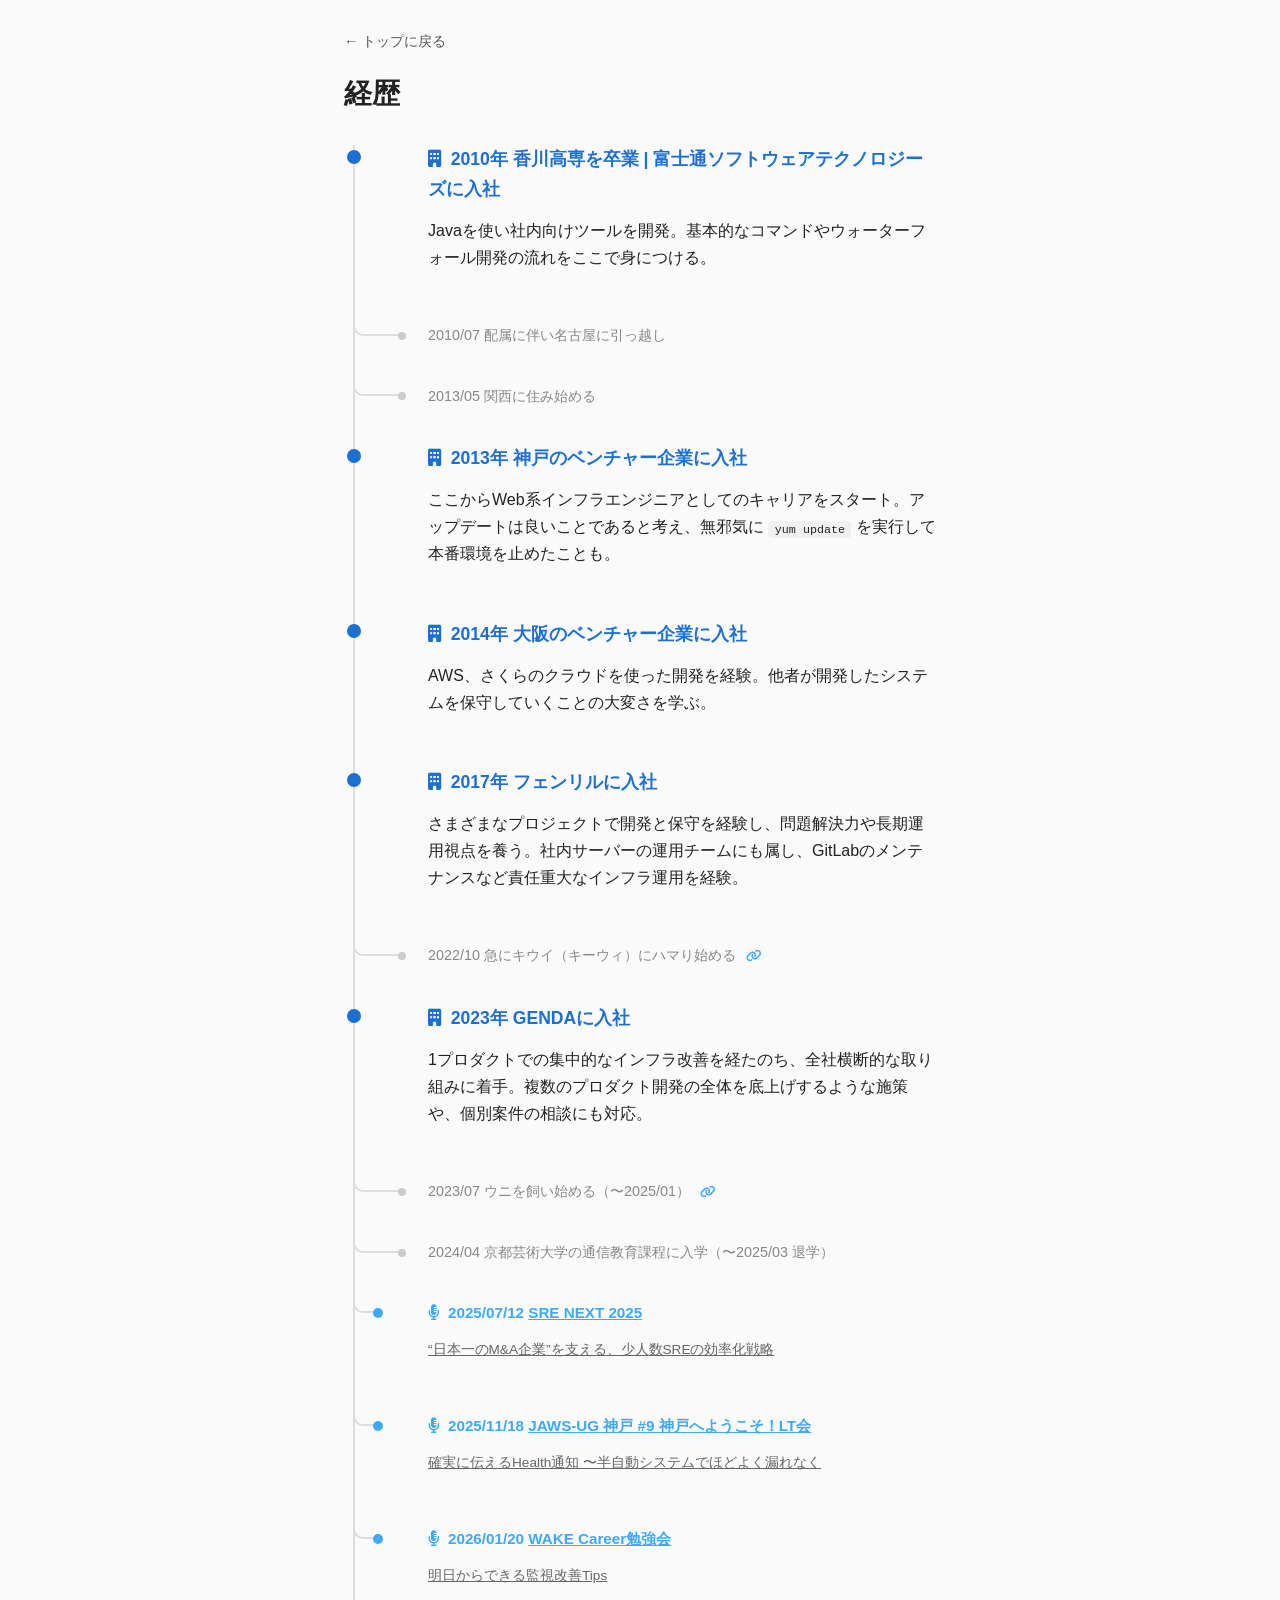
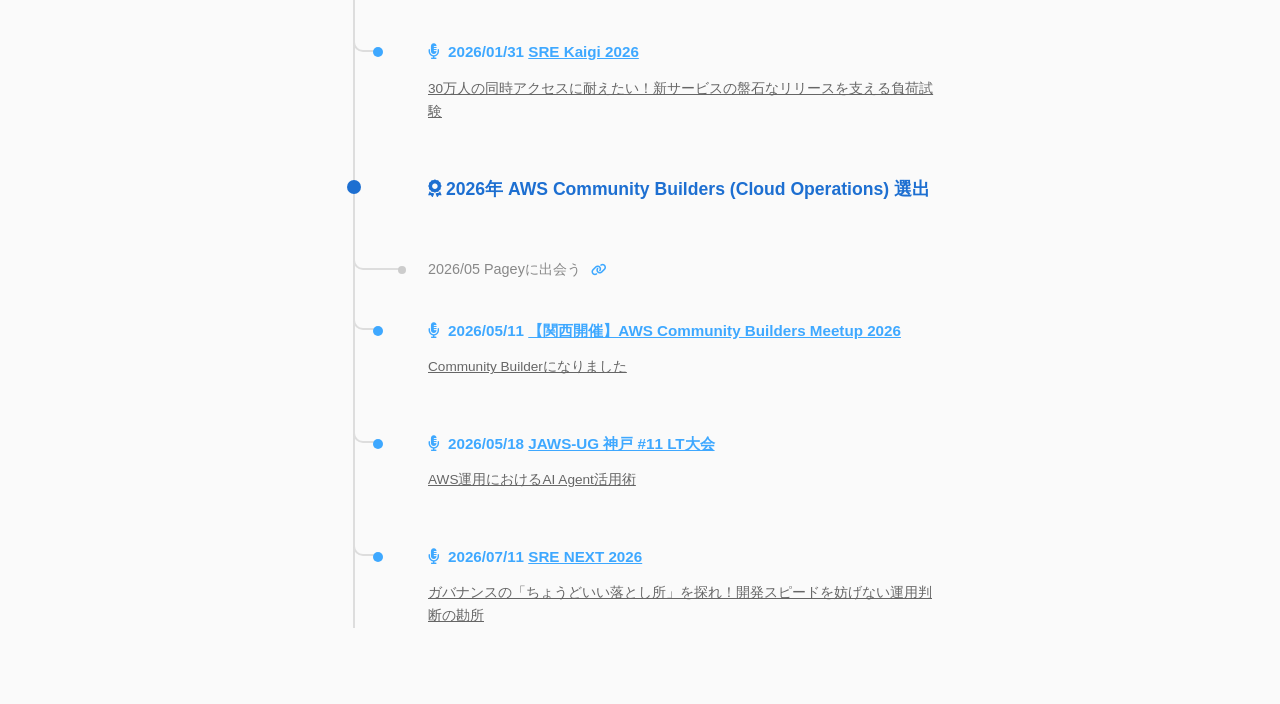
==== career.html @ 4fb6ddb1 "経歴ページ: 年月表記をYYYY/MM形式に統一" ====
<!DOCTYPE html>
<html lang="ja">
<head>
<meta charset="UTF-8">
<meta name="viewport" content="width=device-width, initial-scale=1.0">
<title>経歴 | Nami Kimura</title>
<link rel="stylesheet" href="style.css">
<link rel="stylesheet" href="https://cdnjs.cloudflare.com/ajax/libs/font-awesome/6.5.2/css/all.min.css">
</head>
<body>
<main class="page">
  <a class="back-link" href="index.html">← トップに戻る</a>
  <h1>経歴</h1>

  <ol class="timeline">
    <li class="timeline-item timeline-item--job">
      <div class="timeline-body">
        <p class="timeline-title timeline-title--job"><i class="fa-solid fa-building"></i> 2010年 香川高専を卒業 | 富士通ソフトウェアテクノロジーズに入社</p>
        <p>Javaを使い社内向けツールを開発。基本的なコマンドやウォーターフォール開発の流れをここで身につける。</p>
      </div>
    </li>

    <li class="timeline-item timeline-item--minor">
      <div class="timeline-body">
        <p class="timeline-title timeline-title--minor">2010/07 配属に伴い名古屋に引っ越し</p>
      </div>
    </li>

    <li class="timeline-item timeline-item--minor">
      <div class="timeline-body">
        <p class="timeline-title timeline-title--minor">2013/05 関西に住み始める</p>
      </div>
    </li>

    <li class="timeline-item timeline-item--job">
      <div class="timeline-body">
        <p class="timeline-title timeline-title--job"><i class="fa-solid fa-building"></i> 2013年 神戸のベンチャー企業に入社</p>
        <p>ここからWeb系インフラエンジニアとしてのキャリアをスタート。アップデートは良いことであると考え、無邪気に <code>yum update</code> を実行して本番環境を止めたことも。</p>
      </div>
    </li>

    <li class="timeline-item timeline-item--job">
      <div class="timeline-body">
        <p class="timeline-title timeline-title--job"><i class="fa-solid fa-building"></i> 2014年 大阪のベンチャー企業に入社</p>
        <p>AWS、さくらのクラウドを使った開発を経験。他者が開発したシステムを保守していくことの大変さを学ぶ。</p>
      </div>
    </li>

    <li class="timeline-item timeline-item--job">
      <div class="timeline-body">
        <p class="timeline-title timeline-title--job"><i class="fa-solid fa-building"></i> 2017年 フェンリルに入社</p>
        <p>さまざまなプロジェクトで開発と保守を経験し、問題解決力や長期運用視点を養う。社内サーバーの運用チームにも属し、GitLabのメンテナンスなど責任重大なインフラ運用を経験。</p>
      </div>
    </li>

    <li class="timeline-item timeline-item--minor">
      <div class="timeline-body">
        <p class="timeline-title timeline-title--minor">2022/10 急にキウイ（キーウィ）にハマり始める <a class="timeline-link-icon" href="https://note.com/shioya_ki/n/n83a4315c784c" target="_blank" rel="noopener noreferrer"><i class="fa-solid fa-link"></i></a></p>
      </div>
    </li>

    <li class="timeline-item timeline-item--job">
      <div class="timeline-body">
        <p class="timeline-title timeline-title--job"><i class="fa-solid fa-building"></i> 2023年 GENDAに入社</p>
        <p>1プロダクトでの集中的なインフラ改善を経たのち、全社横断的な取り組みに着手。複数のプロダクト開発の全体を底上げするような施策や、個別案件の相談にも対応。</p>
      </div>
    </li>

    <li class="timeline-item timeline-item--minor">
      <div class="timeline-body">
        <p class="timeline-title timeline-title--minor">2023/07 ウニを飼い始める（〜2025/01） <a class="timeline-link-icon" href="https://note.com/shioya_ki/n/n3f2b4fdb0707" target="_blank" rel="noopener noreferrer"><i class="fa-solid fa-link"></i></a></p>
      </div>
    </li>

    <li class="timeline-item timeline-item--minor">
      <div class="timeline-body">
        <p class="timeline-title timeline-title--minor">2024/04 京都芸術大学の通信教育課程に入学（〜2025/03 退学）</p>
      </div>
    </li>

    <li class="timeline-item timeline-item--talk">
      <div class="timeline-body">
        <p class="timeline-title timeline-title--talk"><i class="fa-solid fa-microphone-lines"></i> 2025/07/12 <a href="https://sre-next.dev/2025/" target="_blank" rel="noopener noreferrer">SRE NEXT 2025</a></p>
        <p class="talk-subtitle"><a href="https://speakerdeck.com/genda/sre-next-2025" target="_blank" rel="noopener noreferrer">“日本一のM&A企業”を支える、少人数SREの効率化戦略</a></p>
      </div>
    </li>

    <li class="timeline-item timeline-item--talk">
      <div class="timeline-body">
        <p class="timeline-title timeline-title--talk"><i class="fa-solid fa-microphone-lines"></i> 2025/11/18 <a href="https://jawsug-kobe.connpass.com/event/373359/" target="_blank" rel="noopener noreferrer">JAWS-UG 神戸 #9 神戸へようこそ！LT会</a></p>
        <p class="talk-subtitle"><a href="https://speakerdeck.com/genda/jaws-ug-kobe-9-lt-kimura" target="_blank" rel="noopener noreferrer">確実に伝えるHealth通知 〜半自動システムでほどよく漏れなく</a></p>
      </div>
    </li>

    <li class="timeline-item timeline-item--talk">
      <div class="timeline-body">
        <p class="timeline-title timeline-title--talk"><i class="fa-solid fa-microphone-lines"></i> 2026/01/20 <a href="https://wake-career.connpass.com/event/379802/" target="_blank" rel="noopener noreferrer">WAKE Career勉強会</a></p>
        <p class="talk-subtitle"><a href="https://speakerdeck.com/genda/wake-career-sre-meetup-kimura" target="_blank" rel="noopener noreferrer">明日からできる監視改善Tips</a></p>
      </div>
    </li>

    <li class="timeline-item timeline-item--talk">
      <div class="timeline-body">
        <p class="timeline-title timeline-title--talk"><i class="fa-solid fa-microphone-lines"></i> 2026/01/31 <a href="https://2026.srekaigi.net/" target="_blank" rel="noopener noreferrer">SRE Kaigi 2026</a></p>
        <p class="talk-subtitle"><a href="https://speakerdeck.com/genda/sre-kaigi-2026-kimura" target="_blank" rel="noopener noreferrer">30万人の同時アクセスに耐えたい！新サービスの盤石なリリースを支える負荷試験</a></p>
      </div>
    </li>

    <li class="timeline-item timeline-item--job">
      <div class="timeline-body">
        <p class="timeline-title timeline-title--job"><i class="fa-solid fa-award"></i> 2026年 AWS Community Builders (Cloud Operations) 選出</p>
      </div>
    </li>

    <li class="timeline-item timeline-item--minor">
      <div class="timeline-body">
        <p class="timeline-title timeline-title--minor">2026/05 Pageyに出会う <a class="timeline-link-icon" href="https://x.com/srekaigi/status/2055172321586110710" target="_blank" rel="noopener noreferrer"><i class="fa-solid fa-link"></i></a></p>
      </div>
    </li>

    <li class="timeline-item timeline-item--talk">
      <div class="timeline-body">
        <p class="timeline-title timeline-title--talk"><i class="fa-solid fa-microphone-lines"></i> 2026/05/11 <a href="https://kansai-cbs.connpass.com/event/390770/" target="_blank" rel="noopener noreferrer">【関西開催】AWS Community Builders Meetup 2026</a></p>
        <p class="talk-subtitle"><a href="https://speakerdeck.com/namiki64/aws-community-builders-2026" target="_blank" rel="noopener noreferrer">Community Builderになりました</a></p>
      </div>
    </li>

    <li class="timeline-item timeline-item--talk">
      <div class="timeline-body">
        <p class="timeline-title timeline-title--talk"><i class="fa-solid fa-microphone-lines"></i> 2026/05/18 <a href="https://jawsug-kobe.connpass.com/event/391241/" target="_blank" rel="noopener noreferrer">JAWS-UG 神戸 #11 LT大会</a></p>
        <p class="talk-subtitle"><a href="https://speakerdeck.com/genda/jaws-ug-kobe-11-lt-kimura" target="_blank" rel="noopener noreferrer">AWS運用におけるAI Agent活用術</a></p>
      </div>
    </li>

    <li class="timeline-item timeline-item--talk">
      <div class="timeline-body">
        <p class="timeline-title timeline-title--talk"><i class="fa-solid fa-microphone-lines"></i> 2026/07/11 <a href="https://sre-next.dev/2026/" target="_blank" rel="noopener noreferrer">SRE NEXT 2026</a></p>
        <p class="talk-subtitle"><a href="https://speakerdeck.com/genda/sre-next-2026-kimura" target="_blank" rel="noopener noreferrer">ガバナンスの「ちょうどいい落とし所」を探れ！開発スピードを妨げない運用判断の勘所</a></p>
      </div>
    </li>
  </ol>
</main>
</body>
</html>
---- style.css ----
* {
  box-sizing: border-box;
}

body {
  margin: 0;
  display: flex;
  justify-content: center;
  align-items: center;
  min-height: 100vh;
  font-family: -apple-system, BlinkMacSystemFont, "Segoe UI", "Hiragino Sans", sans-serif;
  background-color: #fafafa;
  color: #222;
}

.profile {
  text-align: center;
  padding: 2rem;
}

.profile h1.site-title {
  margin: 0 0 0.5rem;
  font-family: "Michroma", sans-serif;
  font-size: 2rem;
  font-weight: 400;
}

.profile .role {
  margin: 0 0 1rem;
  color: #555;
}

.profile .info {
  list-style: none;
  margin: 0 0 1.5rem;
  padding: 0;
  color: #444;
  line-height: 1.8;
}

.profile .links {
  display: flex;
  gap: 1rem;
  justify-content: center;
}

.profile .x-link,
.profile .zenn-link {
  text-decoration: none;
  font-weight: 500;
}

.profile .x-link {
  color: #1d9bf0;
}

.profile .zenn-link {
  color: #3ea8ff;
}

.profile .x-link:hover,
.profile .zenn-link:hover {
  text-decoration: underline;
}

.profile .content-links {
  margin-top: 1.5rem;
  display: flex;
  gap: 1rem;
  justify-content: center;
}

.profile .content-links a {
  color: #555;
  font-size: 0.9rem;
}

/* 下層ページ */

.page {
  max-width: 640px;
  margin: 0 auto;
  padding: 2rem 1.5rem 4rem;
  font-family: -apple-system, BlinkMacSystemFont, "Segoe UI", "Hiragino Sans", sans-serif;
  color: #222;
}

.page .back-link {
  display: inline-block;
  margin-bottom: 1.5rem;
  color: #555;
  text-decoration: none;
  font-size: 0.9rem;
}

.page .back-link:hover {
  text-decoration: underline;
}

.page h1 {
  margin: 0 0 2rem;
  font-size: 1.75rem;
  font-weight: 600;
}

.timeline {
  list-style: none;
  margin: 0;
  padding: 0;
  position: relative;
}

.timeline::before {
  content: "";
  position: absolute;
  left: 9px;
  top: 0;
  bottom: 0;
  width: 2px;
  background-color: #ddd;
}

.timeline-item {
  position: relative;
  padding: 0 0 2.5rem 84px;
}

.timeline-item::before {
  content: "";
  position: absolute;
  left: 3px;
  top: 0.3rem;
  width: 14px;
  height: 14px;
  border-radius: 50%;
  background-color: #3ea8ff;
  z-index: 1;
}

.timeline-item:last-child {
  padding-bottom: 0;
}

.timeline-item--talk::after,
.timeline-item--minor::after {
  content: "";
  position: absolute;
  top: -0.2rem;
  left: 9px;
  height: 14px;
  border-left: 2px solid #ddd;
  border-bottom: 2px solid #ddd;
  border-bottom-left-radius: 10px;
}

.timeline-item--talk::after {
  width: 24px;
}

.timeline-item--minor::after {
  width: 48px;
}

.timeline-body p {
  margin: 0 0 0.75rem;
  line-height: 1.7;
}

.timeline-title {
  font-weight: 600;
  color: #3ea8ff;
}

.timeline-item--job::before {
  background-color: #1d6fd1;
}

.timeline-title--job {
  font-size: 1.1rem;
  font-weight: 700;
  color: #1d6fd1;
}

.timeline-title--job .fa-building {
  margin-right: 0.3rem;
}

.timeline-item--talk::before {
  width: 10px;
  height: 10px;
  left: 29px;
  top: 0.5rem;
  background-color: #3ea8ff;
}

.timeline-title--talk {
  font-weight: 600;
  font-size: 0.95rem;
  color: #3ea8ff;
}

.timeline-title--talk a {
  color: inherit;
}

.timeline-title--talk .fa-microphone-lines {
  margin-right: 0.3rem;
}

.timeline-item--minor::before {
  width: 8px;
  height: 8px;
  left: 54px;
  top: 0.55rem;
  background-color: #ccc;
}

.timeline-item--minor {
  padding-bottom: 1.5rem;
}

.timeline-title--minor {
  font-weight: 500;
  font-size: 0.9rem;
  color: #888;
}

.timeline-title--minor a {
  color: #3ea8ff;
}

.timeline-link-icon {
  margin-left: 0.4rem;
  font-size: 0.85em;
}

.talk-subtitle {
  margin: 0.3rem 0 0;
  font-size: 0.85rem;
  color: #666;
}

.talk-subtitle a {
  color: inherit;
}

.timeline-body code {
  background-color: #f0f0f0;
  padding: 0.1rem 0.4rem;
  border-radius: 4px;
  font-size: 0.9em;
}

.timeline-image {
  width: 120px;
  height: 120px;
  object-fit: contain;
  border: 1px solid #ddd;
  border-radius: 8px;
  background-color: #fff;
}

.timeline-image-group {
  display: flex;
  gap: 1rem;
  flex-wrap: wrap;
}
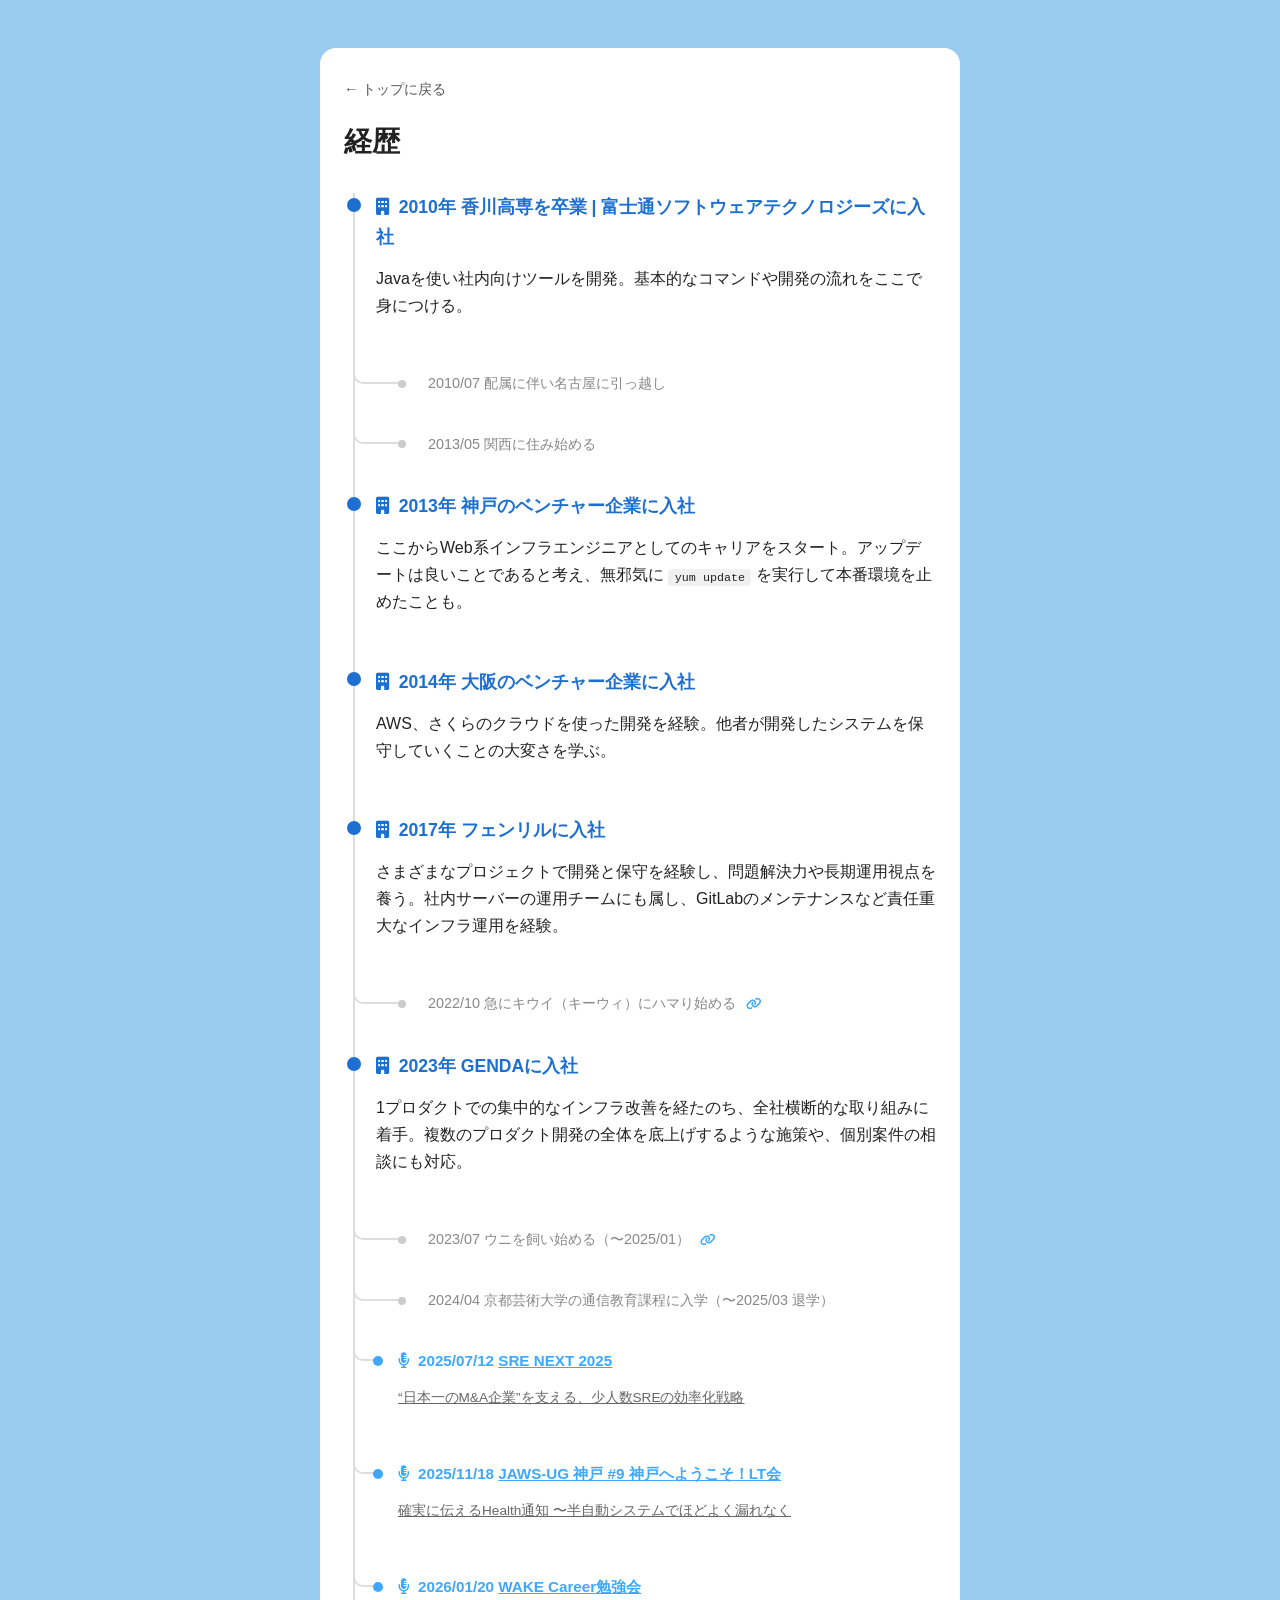
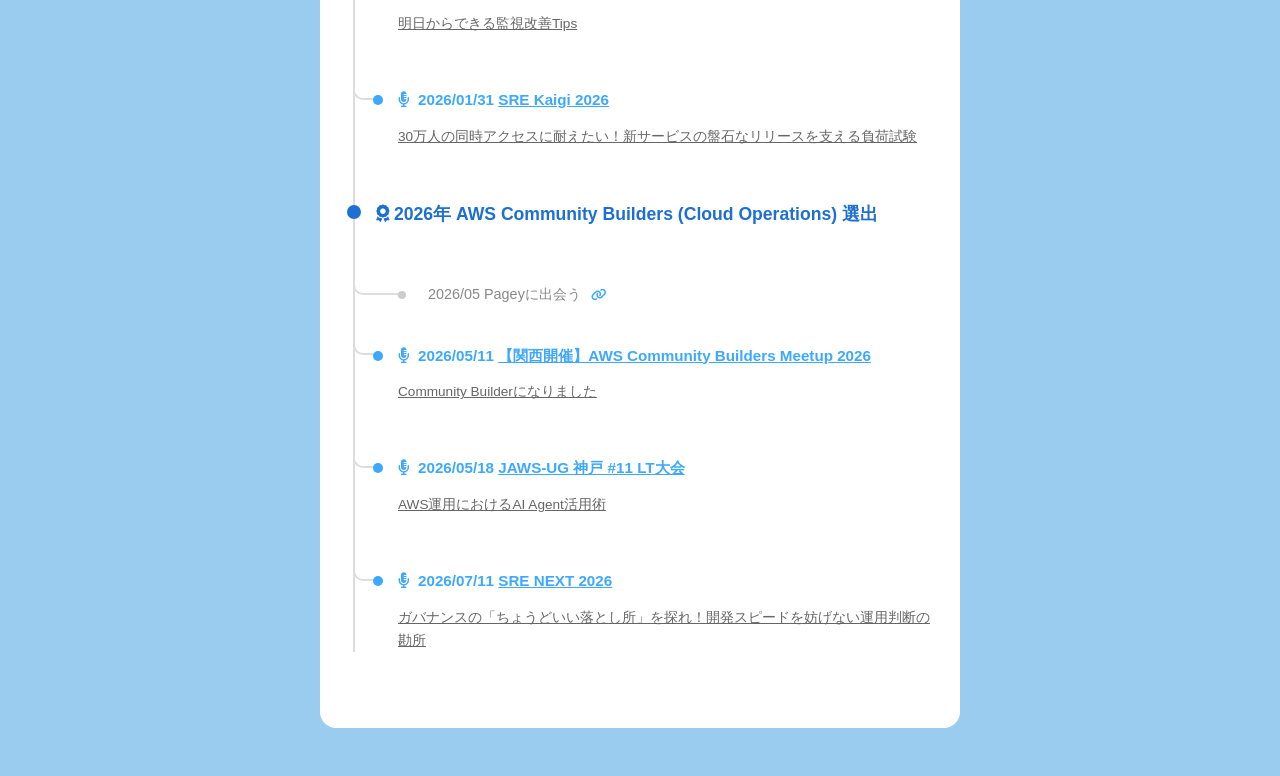
==== commit d433a759: "テキスト変更" ====
--- a/career.html
+++ b/career.html
@@ -16,7 +16,7 @@
     <li class="timeline-item timeline-item--job">
       <div class="timeline-body">
         <p class="timeline-title timeline-title--job"><i class="fa-solid fa-building"></i> 2010年 香川高専を卒業 | 富士通ソフトウェアテクノロジーズに入社</p>
-        <p>Javaを使い社内向けツールを開発。基本的なコマンドやウォーターフォール開発の流れをここで身につける。</p>
+        <p>Javaを使い社内向けツールを開発。基本的なコマンドや開発の流れをここで身につける。</p>
       </div>
     </li>
 
--- a/style.css
+++ b/style.css
@@ -1,5 +1,9 @@
 * {
   box-sizing: border-box;
+}
+
+html {
+  overflow-x: hidden;
 }
 
 body {
@@ -8,26 +12,72 @@
   justify-content: center;
   align-items: center;
   min-height: 100vh;
+  padding: 1rem;
   font-family: -apple-system, BlinkMacSystemFont, "Segoe UI", "Hiragino Sans", sans-serif;
-  background-color: #fafafa;
+  background-color: #99CCEE;
   color: #222;
+  overflow-x: hidden;
 }
 
 .profile {
+  position: relative;
+  width: 100%;
+  max-width: 480px;
   text-align: center;
+  padding: 2rem 1rem;
+}
+
+.profile .card {
+  background-color: #fff;
+  border-radius: 16px;
   padding: 2rem;
 }
 
+.profile .hero {
+  position: relative;
+}
+
 .profile h1.site-title {
-  margin: 0 0 0.5rem;
+  margin: 5rem 0 5rem;
   font-family: "Michroma", sans-serif;
-  font-size: 2rem;
+  font-size: clamp(1.75rem, 10vw, 4rem);
   font-weight: 400;
+  color: #5399D5;
 }
 
 .profile .role {
   margin: 0 0 1rem;
   color: #555;
+}
+
+.profile .eyes {
+  position: relative;
+  display: flex;
+  gap: 2rem;
+  justify-content: center;
+  margin-top: 8rem;
+}
+
+.profile .eye {
+  position: relative;
+  z-index: 1;
+  width: 84px;
+  height: 84px;
+  border-radius: 50%;
+  background-color: #fff;
+  border: 1px solid #ddd;
+}
+
+.profile .eye-pupil {
+  position: absolute;
+  top: 50%;
+  left: 50%;
+  width: 40px;
+  height: 40px;
+  margin: -20px 0 0 -20px;
+  border-radius: 50%;
+  background-color: #222;
+  transition: transform 0.05s linear;
 }
 
 .profile .info {
@@ -78,11 +128,14 @@
 /* 下層ページ */
 
 .page {
+  width: 100%;
   max-width: 640px;
-  margin: 0 auto;
+  margin: 2rem auto;
   padding: 2rem 1.5rem 4rem;
   font-family: -apple-system, BlinkMacSystemFont, "Segoe UI", "Hiragino Sans", sans-serif;
   color: #222;
+  background-color: #fff;
+  border-radius: 16px;
 }
 
 .page .back-link {
@@ -141,6 +194,15 @@
   padding-bottom: 0;
 }
 
+.timeline-item--job,
+.timeline--tight .timeline-item {
+  padding-left: 32px;
+}
+
+.timeline-item--talk {
+  padding-left: 54px;
+}
+
 .timeline-item--talk::after,
 .timeline-item--minor::after {
   content: "";
@@ -252,8 +314,8 @@
 }
 
 .timeline-image {
-  width: 120px;
-  height: 120px;
+  width: 100px;
+  height: 100px;
   object-fit: contain;
   border: 1px solid #ddd;
   border-radius: 8px;
@@ -262,6 +324,14 @@
 
 .timeline-image-group {
   display: flex;
-  gap: 1rem;
-  flex-wrap: wrap;
-}
+  gap: 0.5rem;
+}
+
+.timeline-image-group .timeline-image {
+  flex: 1 1 0;
+  min-width: 0;
+  width: auto;
+  height: auto;
+  max-width: 100px;
+  aspect-ratio: 1 / 1;
+}
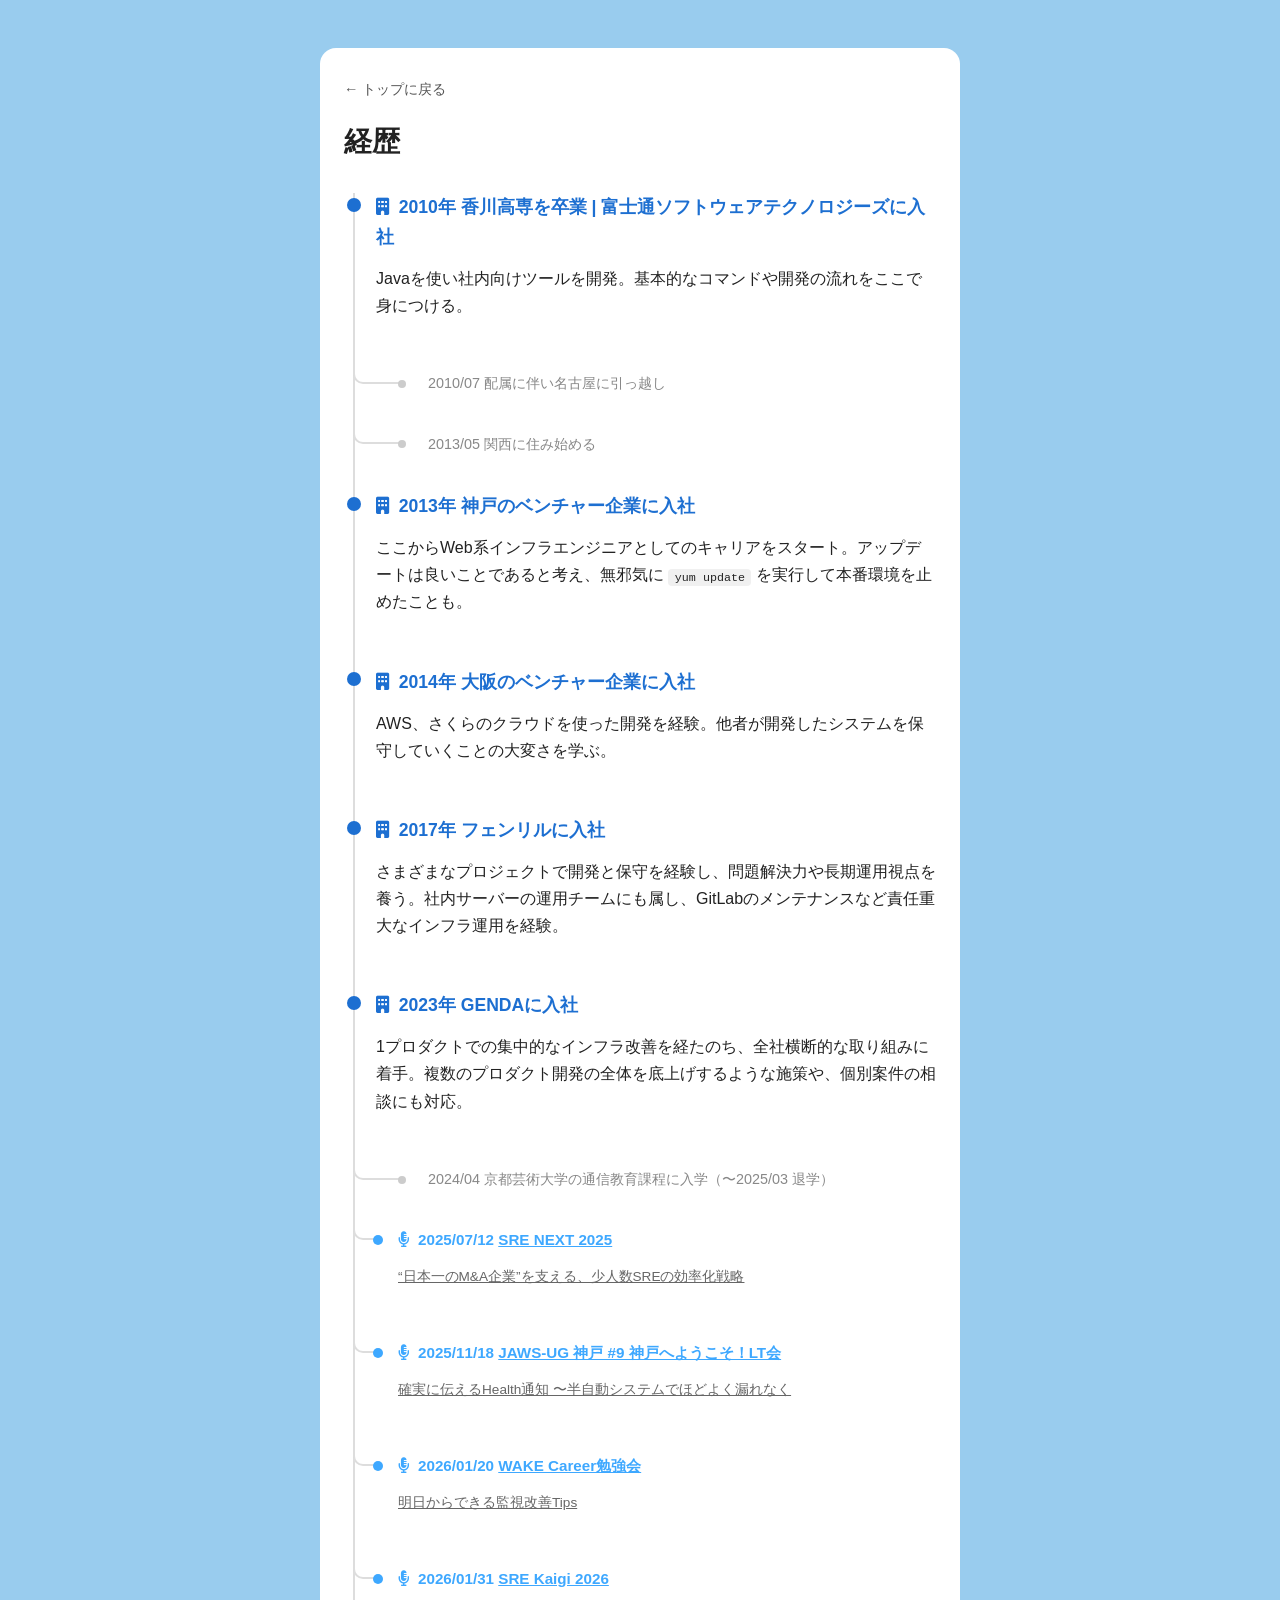
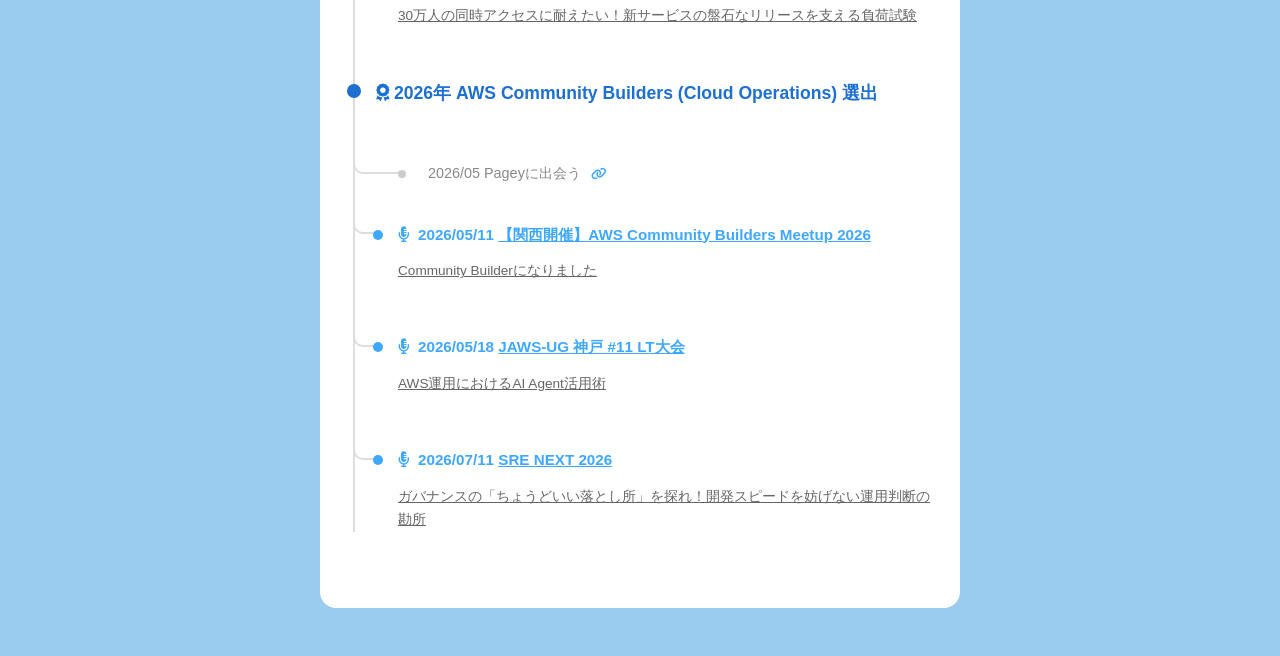
==== commit 0c877ea0: "経歴ページ: キウイ・ウニのエントリーを削除" ====
--- a/career.html
+++ b/career.html
@@ -53,22 +53,10 @@
       </div>
     </li>
 
-    <li class="timeline-item timeline-item--minor">
-      <div class="timeline-body">
-        <p class="timeline-title timeline-title--minor">2022/10 急にキウイ（キーウィ）にハマり始める <a class="timeline-link-icon" href="https://note.com/shioya_ki/n/n83a4315c784c" target="_blank" rel="noopener noreferrer"><i class="fa-solid fa-link"></i></a></p>
-      </div>
-    </li>
-
     <li class="timeline-item timeline-item--job">
       <div class="timeline-body">
         <p class="timeline-title timeline-title--job"><i class="fa-solid fa-building"></i> 2023年 GENDAに入社</p>
         <p>1プロダクトでの集中的なインフラ改善を経たのち、全社横断的な取り組みに着手。複数のプロダクト開発の全体を底上げするような施策や、個別案件の相談にも対応。</p>
-      </div>
-    </li>
-
-    <li class="timeline-item timeline-item--minor">
-      <div class="timeline-body">
-        <p class="timeline-title timeline-title--minor">2023/07 ウニを飼い始める（〜2025/01） <a class="timeline-link-icon" href="https://note.com/shioya_ki/n/n3f2b4fdb0707" target="_blank" rel="noopener noreferrer"><i class="fa-solid fa-link"></i></a></p>
       </div>
     </li>
 
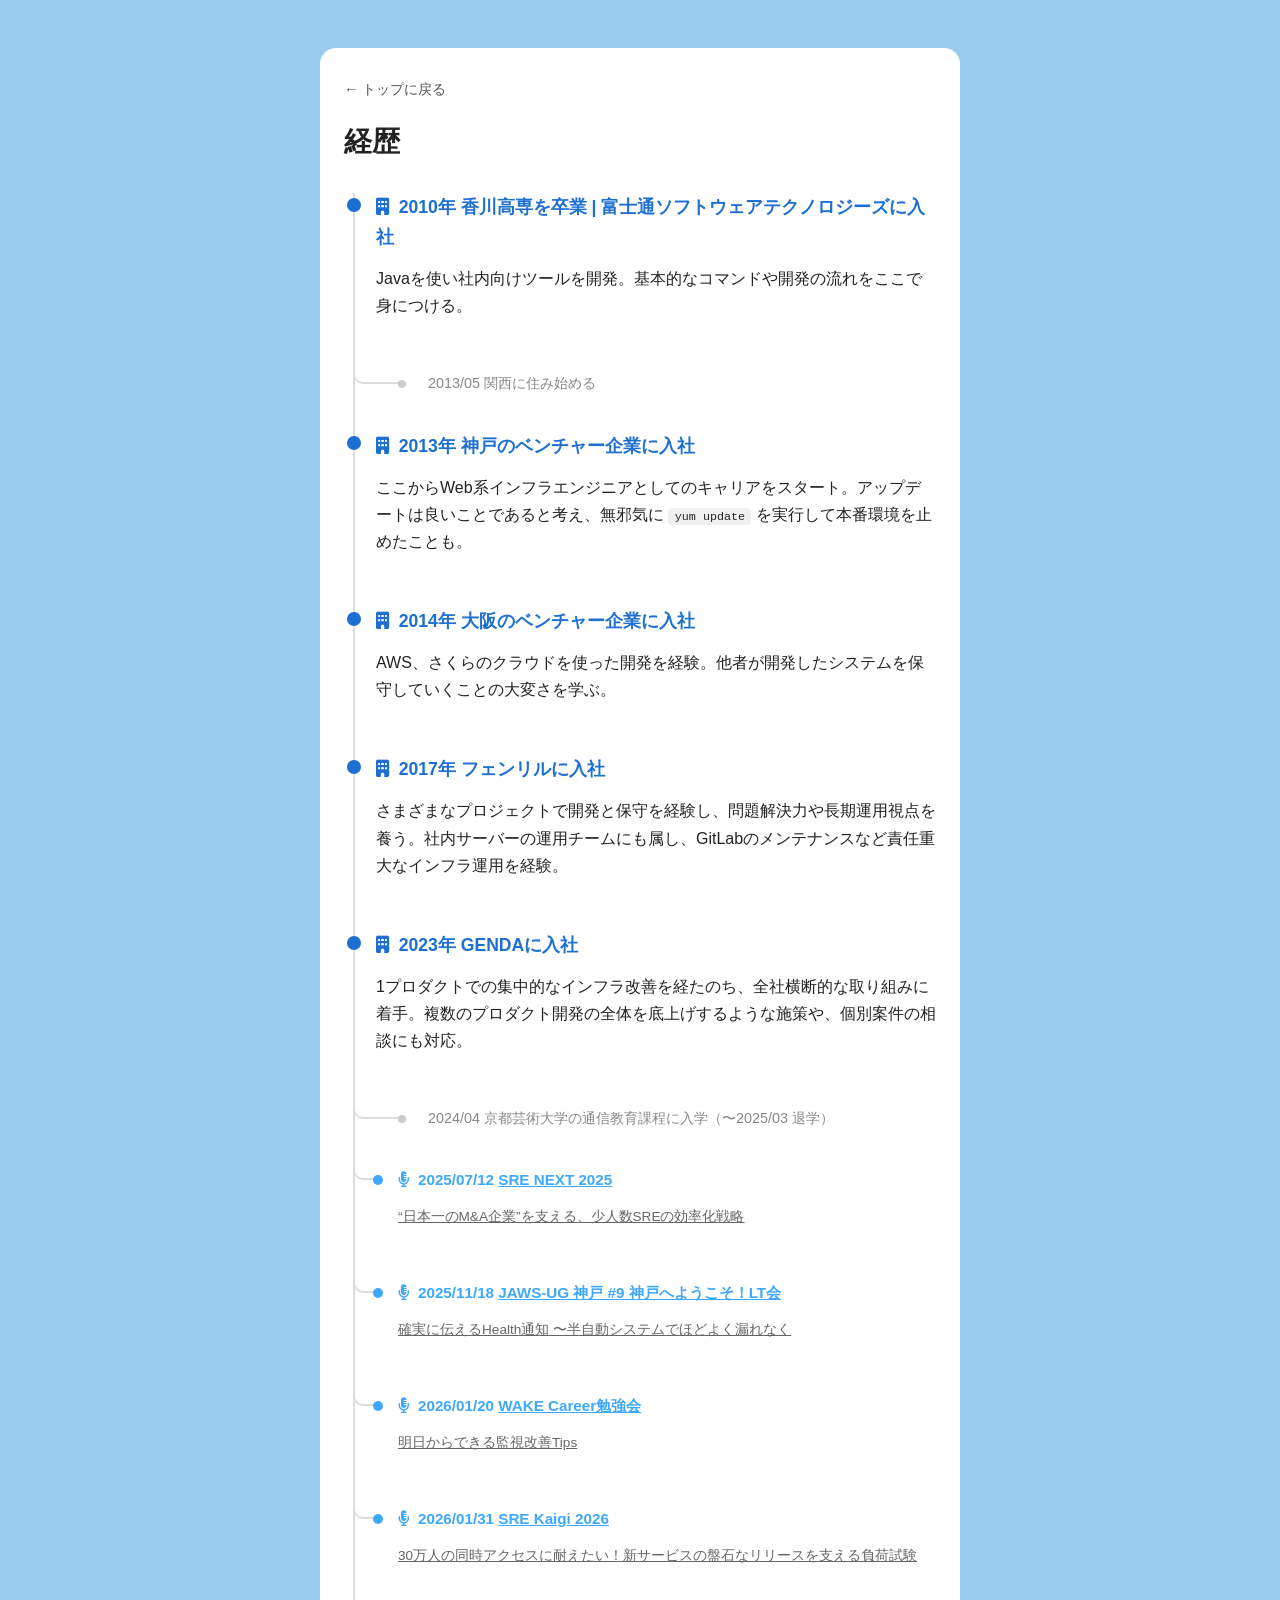
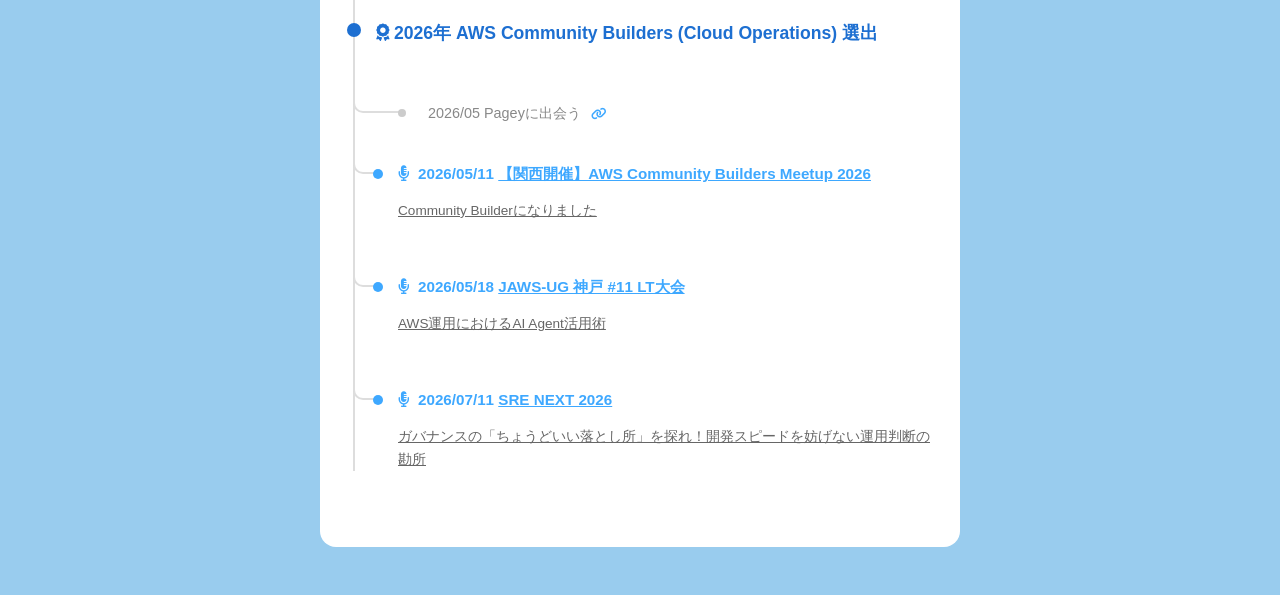
==== commit 9d619f83: "経歴ページ: 名古屋への引っ越しのエントリーを削除" ====
--- a/career.html
+++ b/career.html
@@ -17,12 +17,6 @@
       <div class="timeline-body">
         <p class="timeline-title timeline-title--job"><i class="fa-solid fa-building"></i> 2010年 香川高専を卒業 | 富士通ソフトウェアテクノロジーズに入社</p>
         <p>Javaを使い社内向けツールを開発。基本的なコマンドや開発の流れをここで身につける。</p>
-      </div>
-    </li>
-
-    <li class="timeline-item timeline-item--minor">
-      <div class="timeline-body">
-        <p class="timeline-title timeline-title--minor">2010/07 配属に伴い名古屋に引っ越し</p>
       </div>
     </li>
 
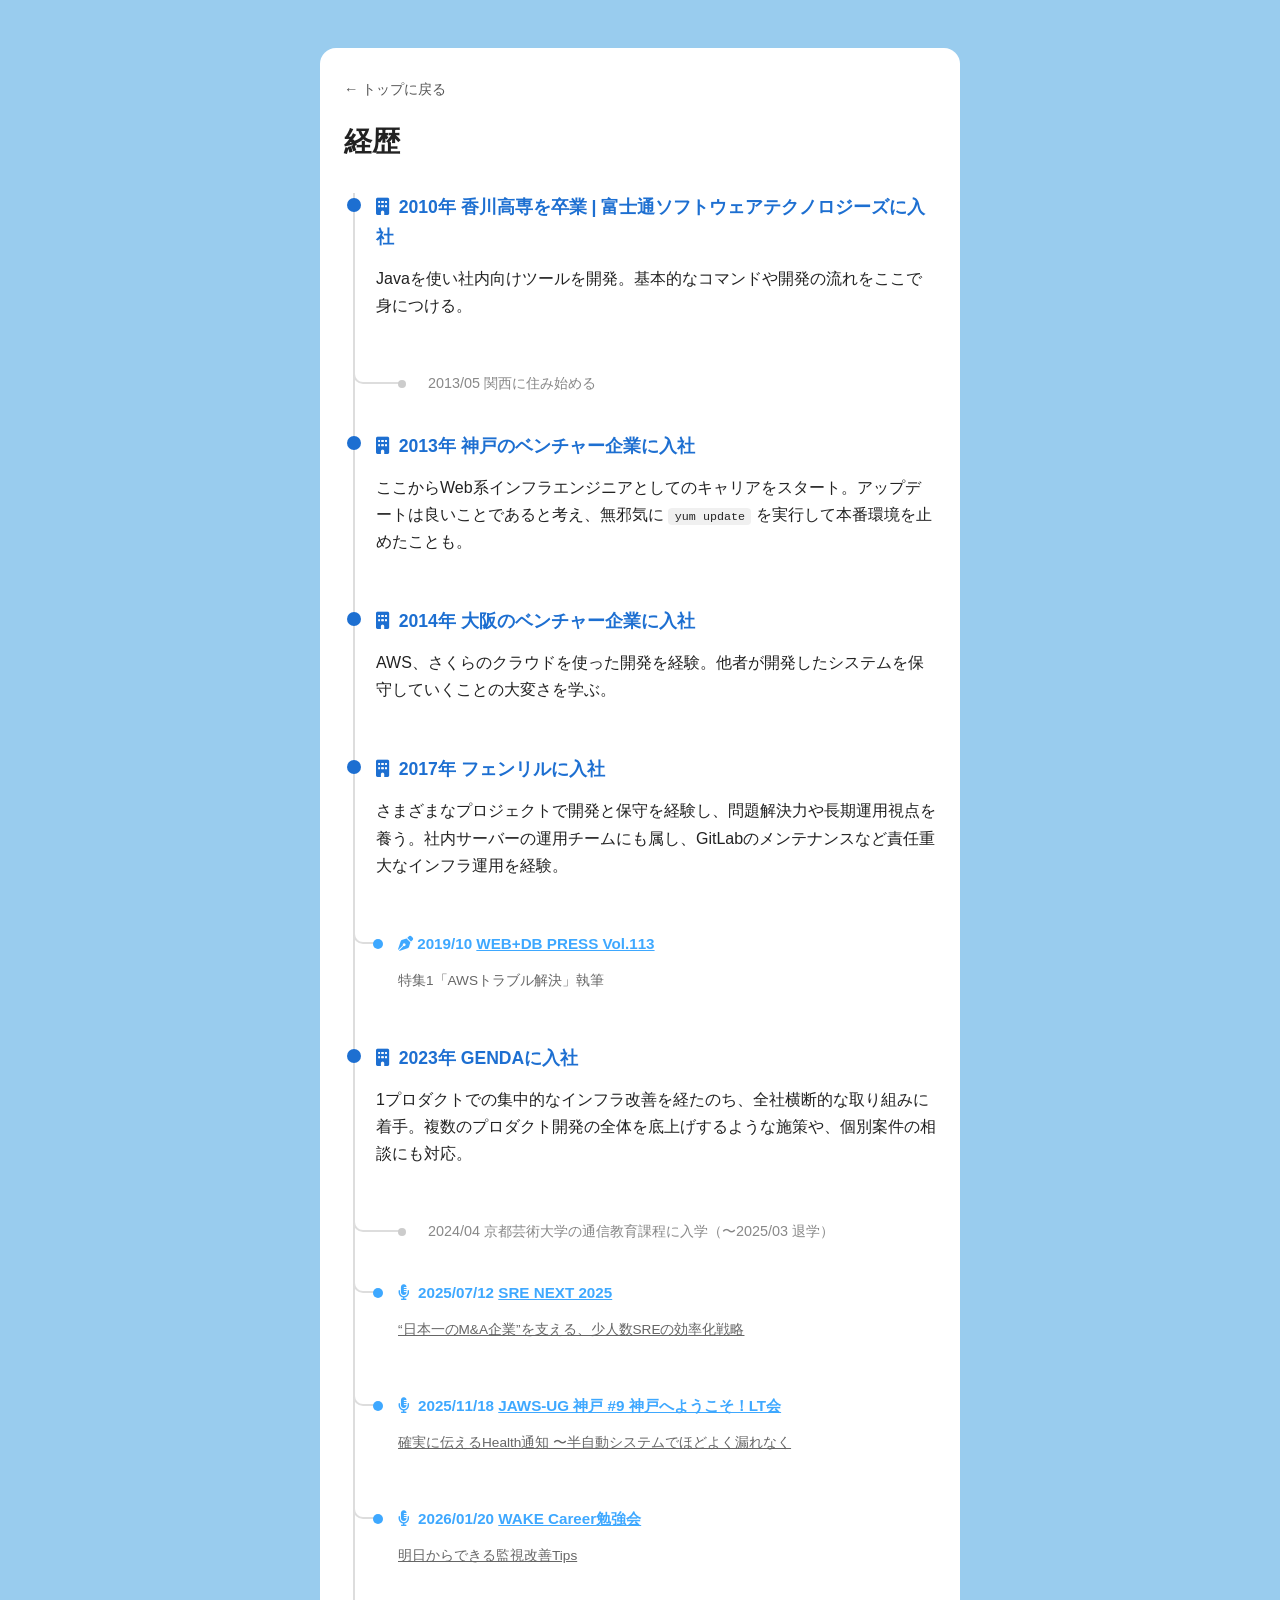
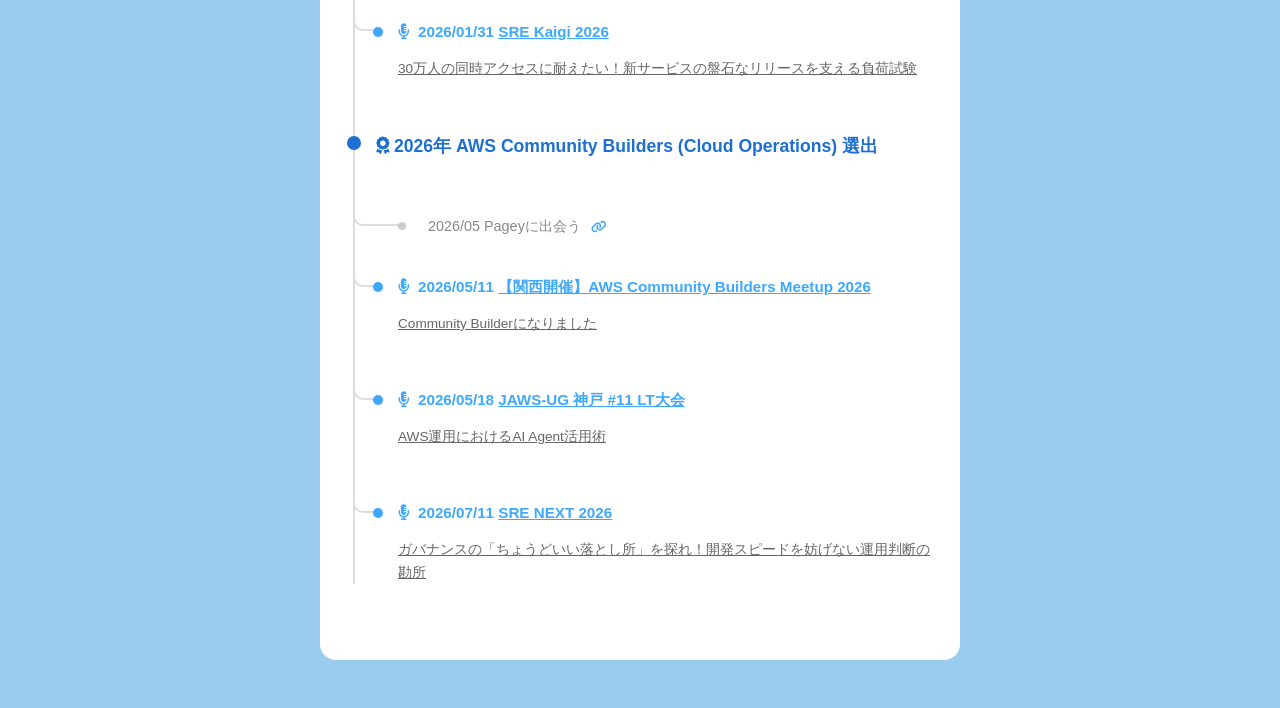
==== commit 41028e19: "経歴ページ: WEB+DB PRESS Vol.113 特集執筆のエントリーを追加" ====
--- a/career.html
+++ b/career.html
@@ -44,6 +44,13 @@
       <div class="timeline-body">
         <p class="timeline-title timeline-title--job"><i class="fa-solid fa-building"></i> 2017年 フェンリルに入社</p>
         <p>さまざまなプロジェクトで開発と保守を経験し、問題解決力や長期運用視点を養う。社内サーバーの運用チームにも属し、GitLabのメンテナンスなど責任重大なインフラ運用を経験。</p>
+      </div>
+    </li>
+
+    <li class="timeline-item timeline-item--talk">
+      <div class="timeline-body">
+        <p class="timeline-title timeline-title--talk"><i class="fa-solid fa-pen-nib"></i> 2019/10 <a href="https://gihyo.jp/magazine/wdpress/archive/2019/vol113" target="_blank" rel="noopener noreferrer">WEB+DB PRESS Vol.113</a></p>
+        <p class="talk-subtitle">特集1「AWSトラブル解決」執筆</p>
       </div>
     </li>
 
--- a/style.css
+++ b/style.css
@@ -77,6 +77,7 @@
   margin: -20px 0 0 -20px;
   border-radius: 50%;
   background-color: #222;
+  transform: translate(12px, -12px);
   transition: transform 0.05s linear;
 }
 
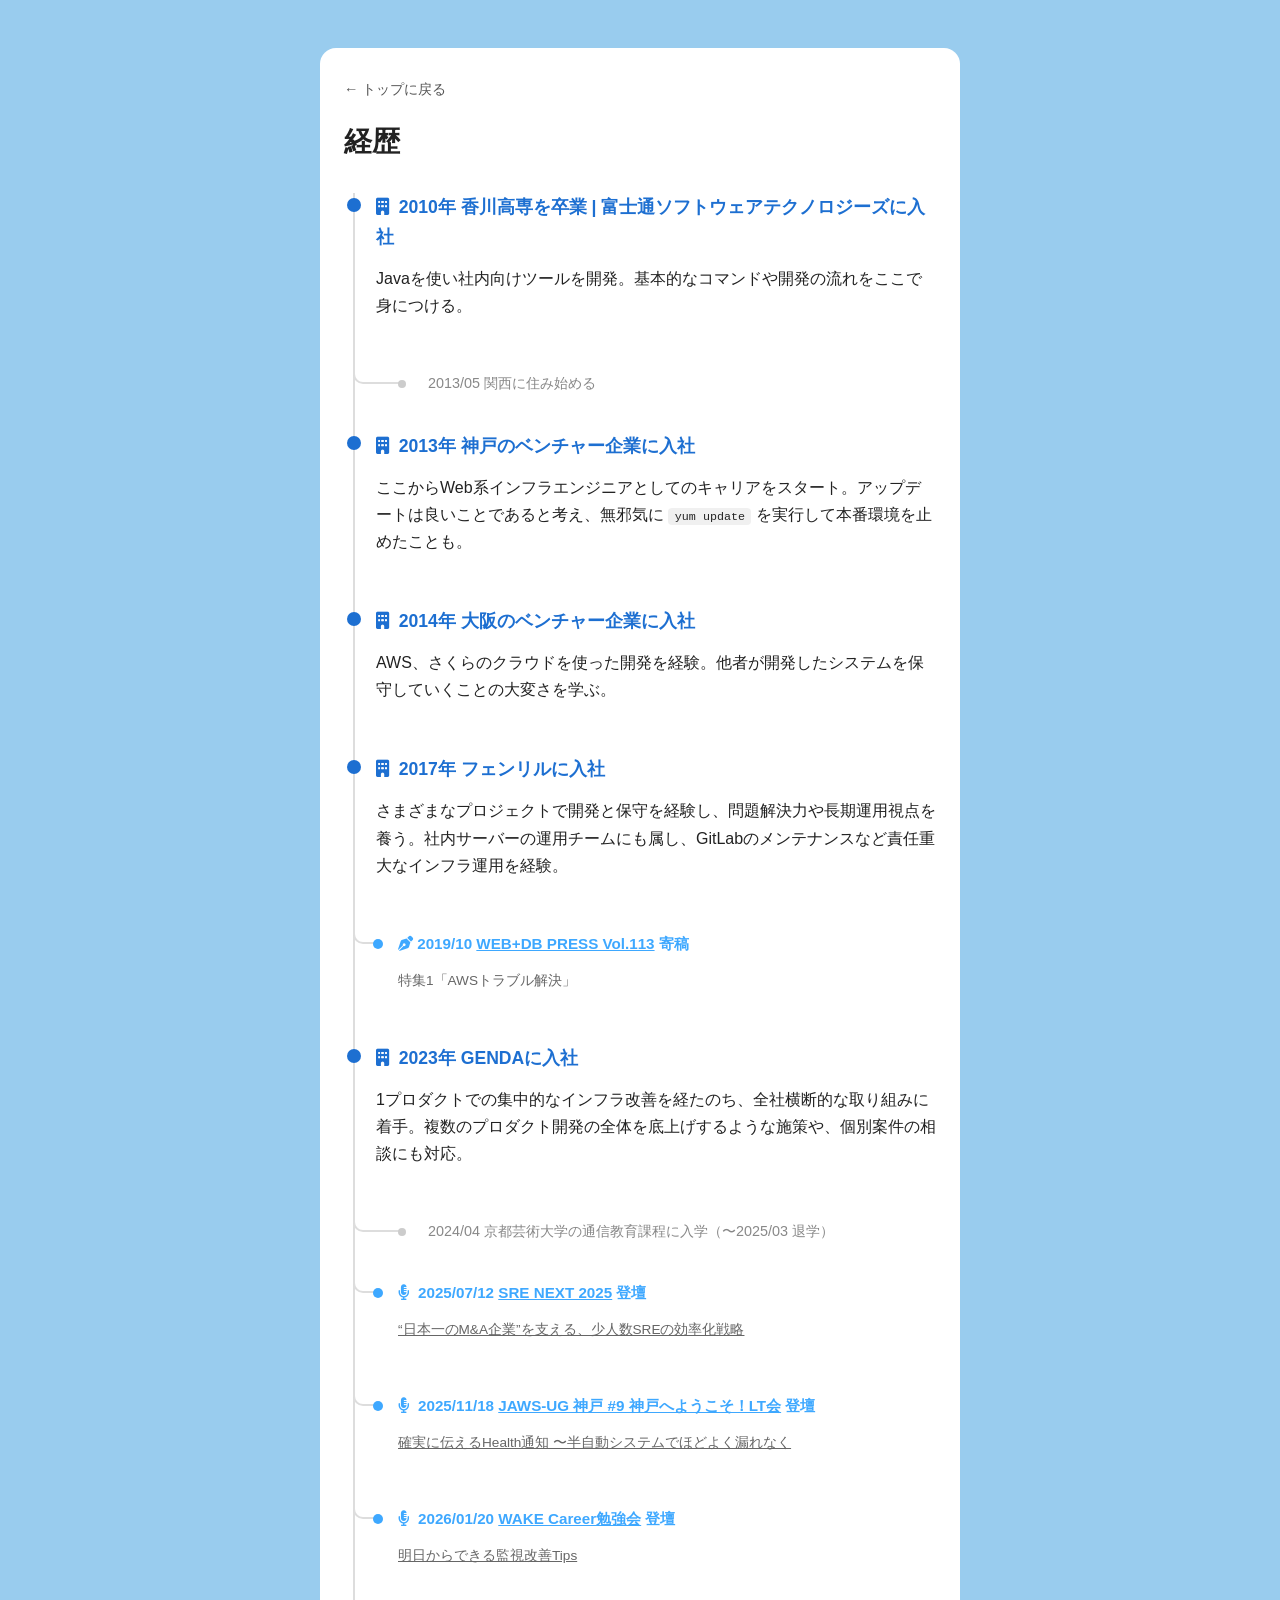
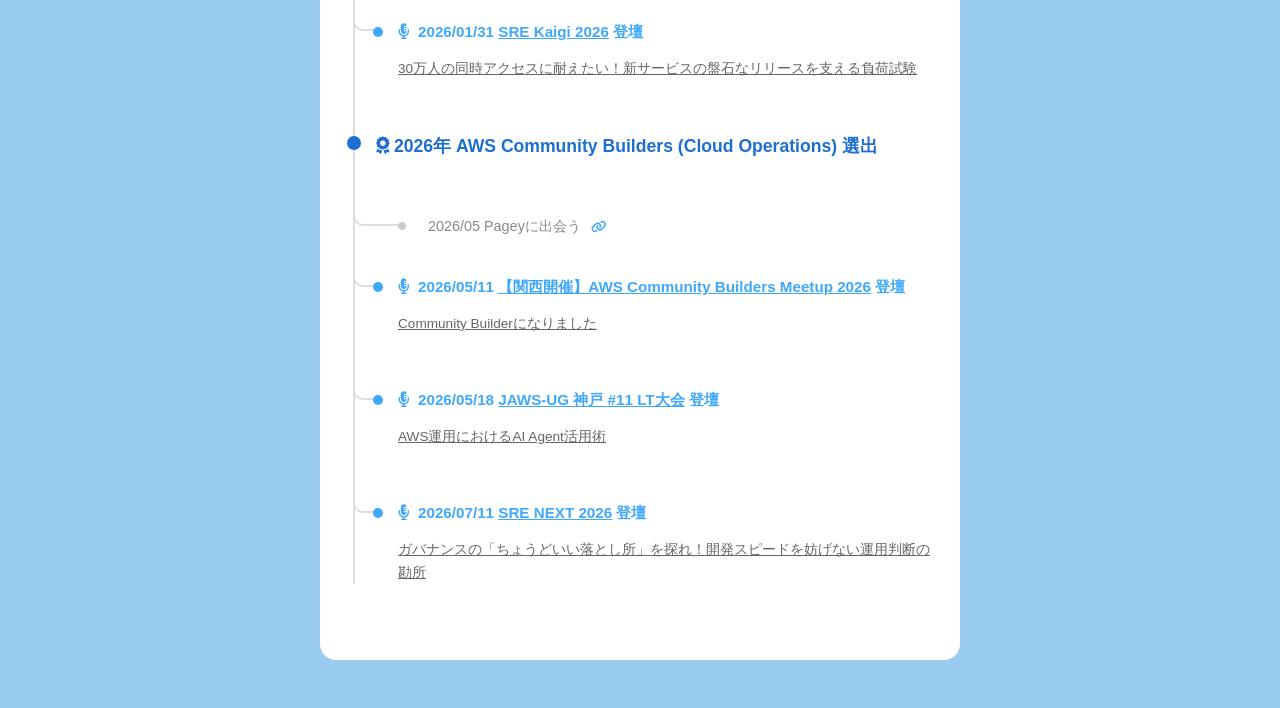
==== commit 4f180e74: "テキスト調整" ====
--- a/career.html
+++ b/career.html
@@ -49,8 +49,8 @@
 
     <li class="timeline-item timeline-item--talk">
       <div class="timeline-body">
-        <p class="timeline-title timeline-title--talk"><i class="fa-solid fa-pen-nib"></i> 2019/10 <a href="https://gihyo.jp/magazine/wdpress/archive/2019/vol113" target="_blank" rel="noopener noreferrer">WEB+DB PRESS Vol.113</a></p>
-        <p class="talk-subtitle">特集1「AWSトラブル解決」執筆</p>
+        <p class="timeline-title timeline-title--talk"><i class="fa-solid fa-pen-nib"></i> 2019/10 <a href="https://gihyo.jp/magazine/wdpress/archive/2019/vol113" target="_blank" rel="noopener noreferrer">WEB+DB PRESS Vol.113</a> 寄稿</p>
+        <p class="talk-subtitle">特集1「AWSトラブル解決」</p>
       </div>
     </li>
 
@@ -69,28 +69,28 @@
 
     <li class="timeline-item timeline-item--talk">
       <div class="timeline-body">
-        <p class="timeline-title timeline-title--talk"><i class="fa-solid fa-microphone-lines"></i> 2025/07/12 <a href="https://sre-next.dev/2025/" target="_blank" rel="noopener noreferrer">SRE NEXT 2025</a></p>
+        <p class="timeline-title timeline-title--talk"><i class="fa-solid fa-microphone-lines"></i> 2025/07/12 <a href="https://sre-next.dev/2025/" target="_blank" rel="noopener noreferrer">SRE NEXT 2025</a> 登壇</p>
         <p class="talk-subtitle"><a href="https://speakerdeck.com/genda/sre-next-2025" target="_blank" rel="noopener noreferrer">“日本一のM&A企業”を支える、少人数SREの効率化戦略</a></p>
       </div>
     </li>
 
     <li class="timeline-item timeline-item--talk">
       <div class="timeline-body">
-        <p class="timeline-title timeline-title--talk"><i class="fa-solid fa-microphone-lines"></i> 2025/11/18 <a href="https://jawsug-kobe.connpass.com/event/373359/" target="_blank" rel="noopener noreferrer">JAWS-UG 神戸 #9 神戸へようこそ！LT会</a></p>
+        <p class="timeline-title timeline-title--talk"><i class="fa-solid fa-microphone-lines"></i> 2025/11/18 <a href="https://jawsug-kobe.connpass.com/event/373359/" target="_blank" rel="noopener noreferrer">JAWS-UG 神戸 #9 神戸へようこそ！LT会</a> 登壇</p>
         <p class="talk-subtitle"><a href="https://speakerdeck.com/genda/jaws-ug-kobe-9-lt-kimura" target="_blank" rel="noopener noreferrer">確実に伝えるHealth通知 〜半自動システムでほどよく漏れなく</a></p>
       </div>
     </li>
 
     <li class="timeline-item timeline-item--talk">
       <div class="timeline-body">
-        <p class="timeline-title timeline-title--talk"><i class="fa-solid fa-microphone-lines"></i> 2026/01/20 <a href="https://wake-career.connpass.com/event/379802/" target="_blank" rel="noopener noreferrer">WAKE Career勉強会</a></p>
+        <p class="timeline-title timeline-title--talk"><i class="fa-solid fa-microphone-lines"></i> 2026/01/20 <a href="https://wake-career.connpass.com/event/379802/" target="_blank" rel="noopener noreferrer">WAKE Career勉強会</a> 登壇</p>
         <p class="talk-subtitle"><a href="https://speakerdeck.com/genda/wake-career-sre-meetup-kimura" target="_blank" rel="noopener noreferrer">明日からできる監視改善Tips</a></p>
       </div>
     </li>
 
     <li class="timeline-item timeline-item--talk">
       <div class="timeline-body">
-        <p class="timeline-title timeline-title--talk"><i class="fa-solid fa-microphone-lines"></i> 2026/01/31 <a href="https://2026.srekaigi.net/" target="_blank" rel="noopener noreferrer">SRE Kaigi 2026</a></p>
+        <p class="timeline-title timeline-title--talk"><i class="fa-solid fa-microphone-lines"></i> 2026/01/31 <a href="https://2026.srekaigi.net/" target="_blank" rel="noopener noreferrer">SRE Kaigi 2026</a> 登壇</p>
         <p class="talk-subtitle"><a href="https://speakerdeck.com/genda/sre-kaigi-2026-kimura" target="_blank" rel="noopener noreferrer">30万人の同時アクセスに耐えたい！新サービスの盤石なリリースを支える負荷試験</a></p>
       </div>
     </li>
@@ -109,21 +109,21 @@
 
     <li class="timeline-item timeline-item--talk">
       <div class="timeline-body">
-        <p class="timeline-title timeline-title--talk"><i class="fa-solid fa-microphone-lines"></i> 2026/05/11 <a href="https://kansai-cbs.connpass.com/event/390770/" target="_blank" rel="noopener noreferrer">【関西開催】AWS Community Builders Meetup 2026</a></p>
+        <p class="timeline-title timeline-title--talk"><i class="fa-solid fa-microphone-lines"></i> 2026/05/11 <a href="https://kansai-cbs.connpass.com/event/390770/" target="_blank" rel="noopener noreferrer">【関西開催】AWS Community Builders Meetup 2026</a> 登壇</p>
         <p class="talk-subtitle"><a href="https://speakerdeck.com/namiki64/aws-community-builders-2026" target="_blank" rel="noopener noreferrer">Community Builderになりました</a></p>
       </div>
     </li>
 
     <li class="timeline-item timeline-item--talk">
       <div class="timeline-body">
-        <p class="timeline-title timeline-title--talk"><i class="fa-solid fa-microphone-lines"></i> 2026/05/18 <a href="https://jawsug-kobe.connpass.com/event/391241/" target="_blank" rel="noopener noreferrer">JAWS-UG 神戸 #11 LT大会</a></p>
+        <p class="timeline-title timeline-title--talk"><i class="fa-solid fa-microphone-lines"></i> 2026/05/18 <a href="https://jawsug-kobe.connpass.com/event/391241/" target="_blank" rel="noopener noreferrer">JAWS-UG 神戸 #11 LT大会</a> 登壇</p>
         <p class="talk-subtitle"><a href="https://speakerdeck.com/genda/jaws-ug-kobe-11-lt-kimura" target="_blank" rel="noopener noreferrer">AWS運用におけるAI Agent活用術</a></p>
       </div>
     </li>
 
     <li class="timeline-item timeline-item--talk">
       <div class="timeline-body">
-        <p class="timeline-title timeline-title--talk"><i class="fa-solid fa-microphone-lines"></i> 2026/07/11 <a href="https://sre-next.dev/2026/" target="_blank" rel="noopener noreferrer">SRE NEXT 2026</a></p>
+        <p class="timeline-title timeline-title--talk"><i class="fa-solid fa-microphone-lines"></i> 2026/07/11 <a href="https://sre-next.dev/2026/" target="_blank" rel="noopener noreferrer">SRE NEXT 2026</a> 登壇</p>
         <p class="talk-subtitle"><a href="https://speakerdeck.com/genda/sre-next-2026-kimura" target="_blank" rel="noopener noreferrer">ガバナンスの「ちょうどいい落とし所」を探れ！開発スピードを妨げない運用判断の勘所</a></p>
       </div>
     </li>
--- a/style.css
+++ b/style.css
@@ -96,21 +96,21 @@
 }
 
 .profile .x-link,
-.profile .zenn-link {
+.profile .zenn-link,
+.profile .connpass-link {
   text-decoration: none;
   font-weight: 500;
 }
 
-.profile .x-link {
-  color: #1d9bf0;
-}
-
-.profile .zenn-link {
+.profile .x-link,
+.profile .zenn-link,
+.profile .connpass-link {
   color: #3ea8ff;
 }
 
 .profile .x-link:hover,
-.profile .zenn-link:hover {
+.profile .zenn-link:hover,
+.profile .connpass-link:hover {
   text-decoration: underline;
 }
 
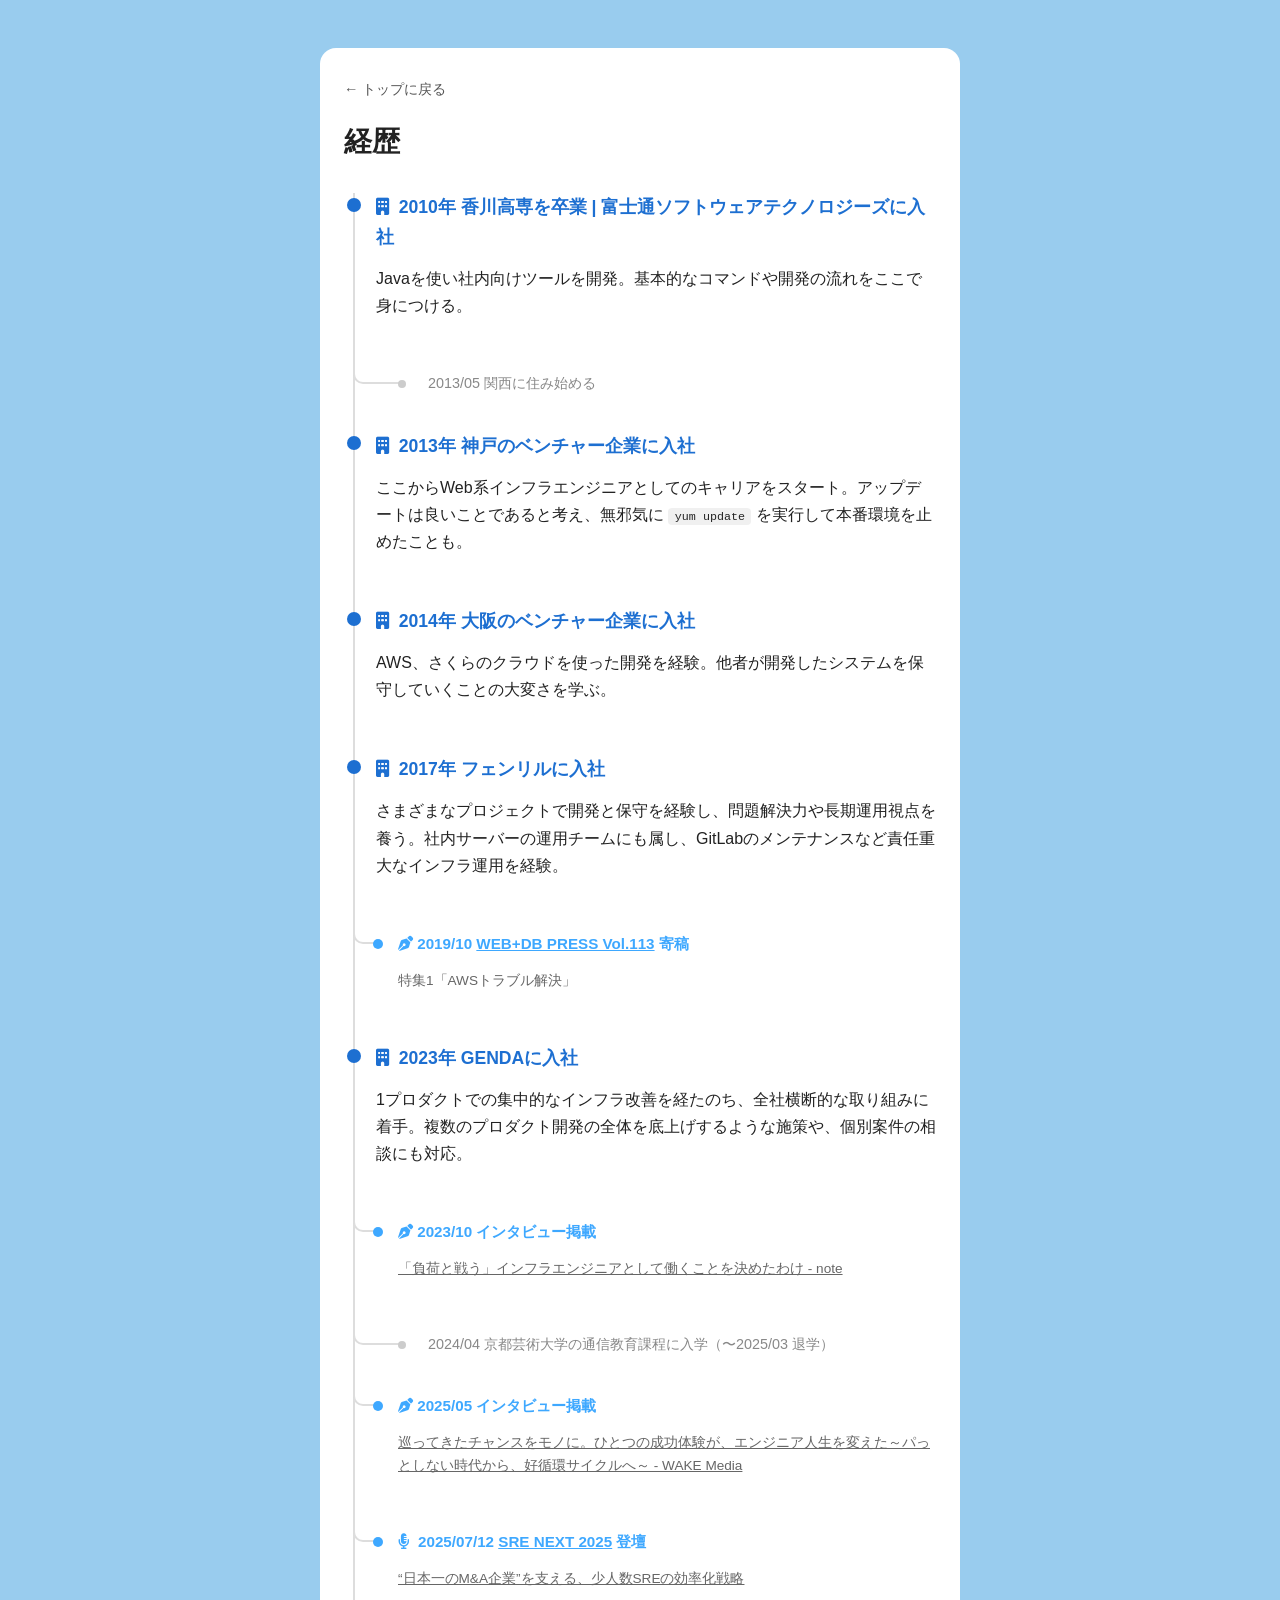
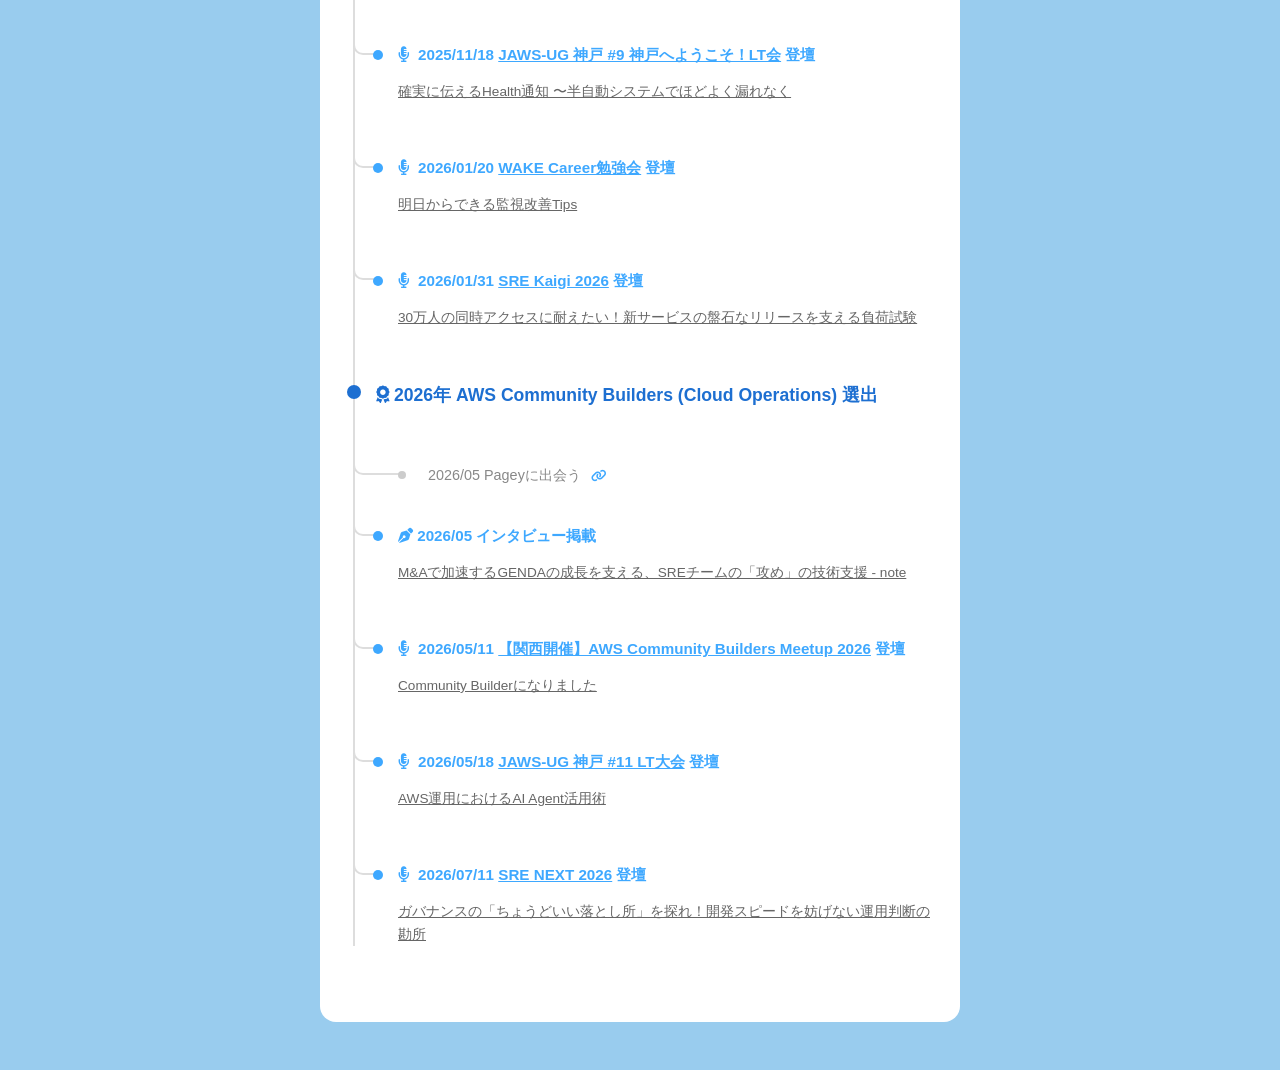
==== commit 993c80b8: "経歴ページ: インタビュー記事のエントリーを追加 登壇と同レベルでインタビュー記事を掲載。「負荷と戦う」インフラエンジニアとして働くことを決めたわけ、WAKE Career インタビュー、M&Aで加速" ====
--- a/career.html
+++ b/career.html
@@ -61,9 +61,23 @@
       </div>
     </li>
 
+    <li class="timeline-item timeline-item--talk">
+      <div class="timeline-body">
+        <p class="timeline-title timeline-title--talk"><i class="fa-solid fa-pen-nib"></i> 2023/10 インタビュー掲載</p>
+        <p class="talk-subtitle"><a href="https://note.com/genda_jp/n/nb3a06a03f17b" target="_blank" rel="noopener noreferrer">「負荷と戦う」インフラエンジニアとして働くことを決めたわけ - note</a></p>
+      </div>
+    </li>
+
     <li class="timeline-item timeline-item--minor">
       <div class="timeline-body">
         <p class="timeline-title timeline-title--minor">2024/04 京都芸術大学の通信教育課程に入学（〜2025/03 退学）</p>
+      </div>
+    </li>
+
+    <li class="timeline-item timeline-item--talk">
+      <div class="timeline-body">
+        <p class="timeline-title timeline-title--talk"><i class="fa-solid fa-pen-nib"></i> 2025/05 インタビュー掲載</p>
+        <p class="talk-subtitle"><a href="https://wake-career.jp/media/female-web-engineer-career-interview-kimura-genda" target="_blank" rel="noopener noreferrer">巡ってきたチャンスをモノに。ひとつの成功体験が、エンジニア人生を変えた～パっとしない時代から、好循環サイクルへ～ - WAKE Media</a></p>
       </div>
     </li>
 
@@ -109,6 +123,13 @@
 
     <li class="timeline-item timeline-item--talk">
       <div class="timeline-body">
+        <p class="timeline-title timeline-title--talk"><i class="fa-solid fa-pen-nib"></i> 2026/05 インタビュー掲載</p>
+        <p class="talk-subtitle"><a href="https://note.com/genda_jp/n/n380f93e3a7ea" target="_blank" rel="noopener noreferrer">M&Aで加速するGENDAの成長を支える、SREチームの「攻め」の技術支援 - note</a></p>
+      </div>
+    </li>
+
+    <li class="timeline-item timeline-item--talk">
+      <div class="timeline-body">
         <p class="timeline-title timeline-title--talk"><i class="fa-solid fa-microphone-lines"></i> 2026/05/11 <a href="https://kansai-cbs.connpass.com/event/390770/" target="_blank" rel="noopener noreferrer">【関西開催】AWS Community Builders Meetup 2026</a> 登壇</p>
         <p class="talk-subtitle"><a href="https://speakerdeck.com/namiki64/aws-community-builders-2026" target="_blank" rel="noopener noreferrer">Community Builderになりました</a></p>
       </div>
